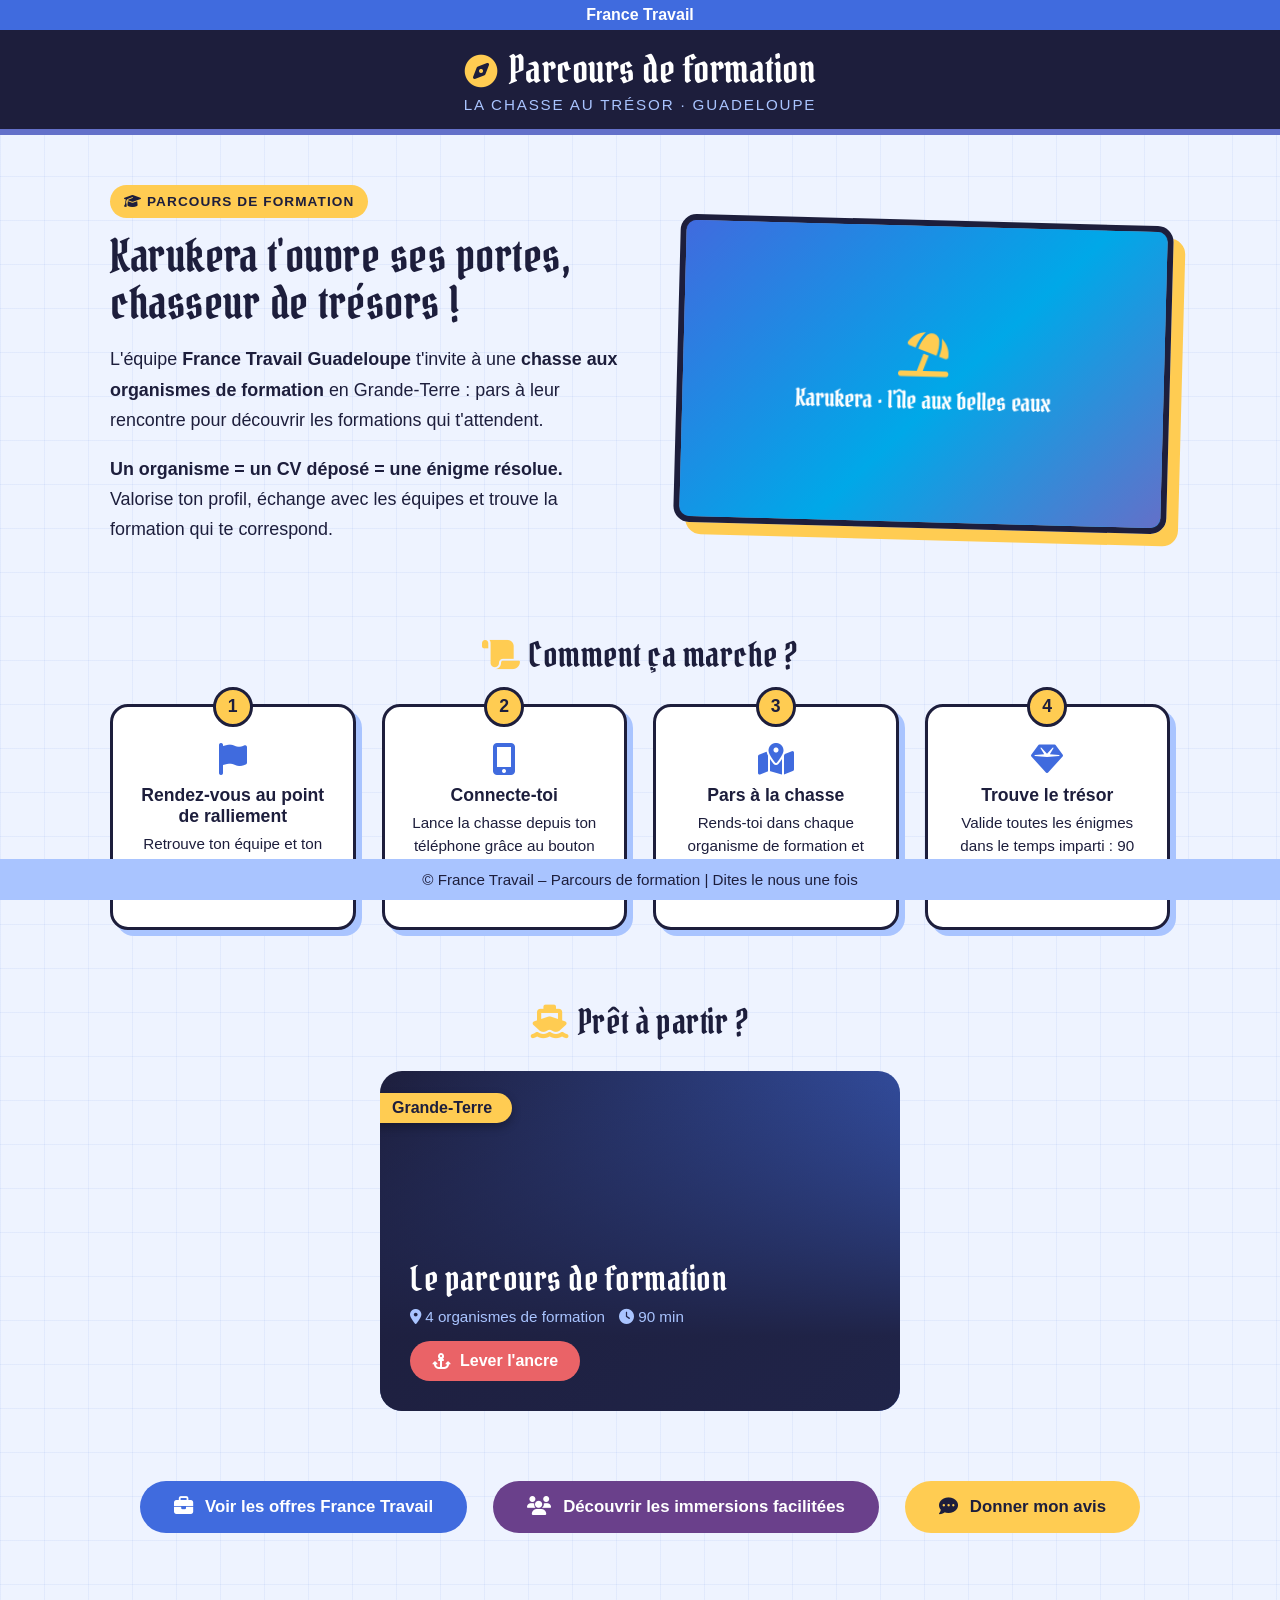
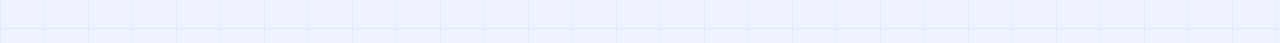
==== index.html @ 3d1311c6 "Rename index (3).html to index.html" ====
<!DOCTYPE html>
<html lang="fr">
<head>
<meta charset="UTF-8" />
<meta name="viewport" content="width=device-width, initial-scale=1.0">
<title>Parcours de formation – Chasse au trésor – France Travail Guadeloupe</title>
<link rel="preconnect" href="https://fonts.googleapis.com">
<link href="https://fonts.googleapis.com/css2?family=Pirata+One&display=swap" rel="stylesheet">
<link rel="stylesheet" href="https://cdnjs.cloudflare.com/ajax/libs/font-awesome/6.5.0/css/all.min.css">
<link rel="stylesheet" href="style.css">
</head>
<body>

<div class="ft-header">France Travail</div>
<div class="header">
  <h1 class="title"><i class="fa-solid fa-compass"></i>Parcours de formation</h1>
  <p class="sub">La chasse au trésor · Guadeloupe</p>
</div>

<div id="decor"></div>

<main class="container">

  <!-- HERO -->
  <section class="hero">
    <div class="hero-text">
      <span class="kicker"><i class="fa-solid fa-graduation-cap"></i> Parcours de formation</span>
      <h2 class="title">Karukera t'ouvre ses portes, chasseur de trésors&nbsp;!</h2>
      <p>
        L'équipe <strong>France Travail Guadeloupe</strong> t'invite à une <strong>chasse aux organismes de formation</strong>
        en Grande-Terre&nbsp;: pars à leur rencontre pour découvrir les formations qui t'attendent.
      </p>
      <p>
        <strong>Un organisme = un CV déposé = une énigme résolue.</strong>
        Valorise ton profil, échange avec les équipes et trouve la formation qui te correspond.
      </p>
      <p id="rv" class="rv-line" hidden></p>
    </div>

    <div class="frame" id="heroFrame">
      <div class="ph"><i class="fa-solid fa-umbrella-beach"></i><span>Karukera · l'île aux belles eaux</span></div>
      <img id="heroImg" alt="La Guadeloupe" src="media/accueil.jpg" onerror="this.remove()">
      <video id="heroVideo" autoplay muted loop playsinline preload="metadata" hidden>
        <source src="media/guadeloupe.mp4" type="video/mp4">
      </video>
    </div>
  </section>

  <!-- COMMENT ÇA MARCHE -->
  <h2 class="section-title title"><i class="fa-solid fa-scroll"></i>Comment ça marche&nbsp;?</h2>
  <section class="steps-grid">
    <div class="how"><span class="num">1</span><i class="fa-solid fa-flag"></i><h3>Rendez-vous au point de ralliement</h3><p>Retrouve ton équipe et ton conseiller France Travail pour le départ.</p></div>
    <div class="how"><span class="num">2</span><i class="fa-solid fa-mobile-screen-button"></i><h3>Connecte-toi</h3><p>Lance la chasse depuis ton téléphone grâce au bouton ci-dessous.</p></div>
    <div class="how"><span class="num">3</span><i class="fa-solid fa-map-location-dot"></i><h3>Pars à la chasse</h3><p>Rends-toi dans chaque organisme de formation et dépose ton CV pour obtenir la réponse à l'énigme.</p></div>
    <div class="how"><span class="num">4</span><i class="fa-solid fa-gem"></i><h3>Trouve le trésor</h3><p>Valide toutes les énigmes dans le temps imparti&nbsp;: 90 minutes chrono&nbsp;!</p></div>
  </section>

  <!-- PARCOURS -->
  <h2 class="section-title title"><i class="fa-solid fa-ship"></i>Prêt à partir&nbsp;?</h2>
  <section class="cards" style="grid-template-columns:minmax(300px,520px);justify-content:center">
    <a class="card" id="card1" href="parcours.html">
      <span class="ribbon">Grande-Terre</span>
      <h2 class="title">Le parcours de formation</h2>
      <div class="meta"><span><i class="fa-solid fa-location-dot"></i> 4 organismes de formation</span><span><i class="fa-solid fa-clock"></i> 90 min</span></div>
      <span class="go"><i class="fa-solid fa-anchor"></i> Lever l'ancre</span>
    </a>
  </section>

  <!-- GALERIE (visible seulement si des photos sont fournies) -->
  <div id="galleryWrap" hidden>
    <h2 class="section-title title"><i class="fa-solid fa-camera"></i>La Guadeloupe en images</h2>
    <section class="gallery" id="gallery"></section>
  </div>

  <!-- ACTIONS -->
  <div class="actions">
    <a href="https://www.francetravail.fr/accueil/" class="btn btn-ft" target="_blank" rel="noopener">
      <i class="fa-solid fa-briefcase"></i> Voir les offres France Travail
    </a>
    <a href="https://immersion-facile.beta.gouv.fr/" class="btn btn-immersion" target="_blank" rel="noopener">
      <i class="fa-solid fa-users"></i> Découvrir les immersions facilitées
    </a>
    <a href="questionnaire.html" class="btn btn-satisfaction">
      <i class="fa-solid fa-comment-dots"></i> Donner mon avis
    </a>
  </div>

</main>

<div class="footer">© France Travail – Parcours de formation | Dites le nous une fois</div>

<script src="data.js"></script>
<script src="common.js"></script>
<script>
/* Vidéo d'ambiance : déposer media/guadeloupe.mp4 pour l'activer */
const v = document.getElementById("heroVideo");
v.addEventListener("loadeddata", () => { v.hidden = false; v.play().catch(() => {}); });
v.load();

/* Photo de fond de la carte parcours (media/accueil.jpg si présente) */
const bg = new Image();
bg.onload = () => { document.getElementById("card1").style.backgroundImage = "url('media/accueil.jpg')"; };
bg.src = "media/accueil.jpg";

/* Point de ralliement (optionnel, voir data.js) */
if (RALLIEMENT) {
  const rv = document.getElementById("rv");
  rv.hidden = false;
  rv.innerHTML = '<i class="fa-solid fa-flag" style="color:#ea6367"></i> <strong>Point de ralliement :</strong> ' + RALLIEMENT;
}

/* Galerie : media/galerie-1.jpg à galerie-3.jpg (les absentes sont ignorées) */
[1, 2, 3].forEach(n => {
  const img = new Image();
  img.onload = () => {
    document.getElementById("galleryWrap").hidden = false;
    document.getElementById("gallery").insertAdjacentHTML("beforeend",
      '<figure><img loading="lazy" alt="La Guadeloupe" src="' + img.src + '"></figure>');
  };
  img.src = "media/galerie-" + n + ".jpg";
});
</script>
</body>
</html>
---- style.css ----
/* =====================================================
   PARCOURS À LA CARTE – CHASSE AU TRÉSOR
   Charte France Travail conservée :
   #406bde  #1d1e3c  #6370c9  #a9c4ff  #FFCC52  #6A408B  #ea6367  #00a8e8  #2ecc71
   ===================================================== */
:root{
  --ft:#406bde; --ft-dark:#3559b8;
  --navy:#1d1e3c; --indigo:#6370c9; --sky:#a9c4ff;
  --cyan:#00a8e8; --gold:#FFCC52; --purple:#6A408B;
  --coral:#ea6367; --green:#2ecc71; --chart:#eef3ff;
}
*{box-sizing:border-box}
html{scroll-behavior:smooth}
body{
  margin:0;
  font-family:"Marianne",Arial,sans-serif;
  color:var(--navy);
  background-color:var(--chart);
  /* quadrillage de carte marine */
  background-image:
    linear-gradient(rgba(64,107,222,.07) 1px,transparent 1px),
    linear-gradient(90deg,rgba(64,107,222,.07) 1px,transparent 1px);
  background-size:44px 44px;
  min-height:100vh;
  padding-bottom:70px;
  overflow-x:hidden;
  position:relative;
}
.title{font-family:"Pirata One","Marianne",Georgia,serif;font-weight:400;letter-spacing:.5px}

/* ---------- Bandeaux ---------- */
.ft-header{background:var(--ft);color:#fff;text-align:center;padding:6px 0;font-weight:bold;font-size:16px;position:relative;z-index:10}
.header{
  background:var(--navy);color:#fff;padding:18px 10px 16px;text-align:center;
  border-bottom:6px solid var(--indigo);position:relative;z-index:10;
}
.header h1{margin:0;font-size:2.4rem;line-height:1.1}
.header h1 i{color:var(--gold);margin-right:10px;font-size:.85em}
.header .sub{margin:6px 0 0;color:var(--sky);font-size:.95rem;letter-spacing:.12em;text-transform:uppercase}

/* ---------- Décor : pièces d'or flottantes ---------- */
#decor{position:fixed;inset:0;pointer-events:none;overflow:hidden;z-index:0}
.coin{
  position:absolute;bottom:-120px;border-radius:50%;opacity:.4;
  animation:floatUp linear infinite;
}
.coin.gold{background:radial-gradient(circle at 30% 30%,#ffe9a8,var(--gold) 60%,#d9a420);border:2px solid #b9871a}
@keyframes floatUp{from{transform:translateY(0) rotate(0);opacity:.4}to{transform:translateY(-125vh) rotate(360deg);opacity:0}}

/* ---------- Conteneur ---------- */
.container{max-width:1100px;margin:auto;padding:50px 20px 40px;position:relative;z-index:2;opacity:0;transform:translateY(30px);animation:fadeIn 1s ease forwards}
@keyframes fadeIn{to{opacity:1;transform:none}}
.section-title{text-align:center;font-size:2.1rem;margin:70px 0 28px}
.section-title i{color:var(--gold);margin-right:8px}

/* ---------- Hero ---------- */
.hero{display:grid;grid-template-columns:1.05fr 1fr;gap:50px;align-items:center}
.hero-text{font-size:1.12rem;line-height:1.7}
.hero-text .kicker{display:inline-block;background:var(--gold);color:var(--navy);font-weight:700;padding:5px 14px;border-radius:30px;font-size:.85rem;letter-spacing:.08em;text-transform:uppercase}
.hero-text h2{font-size:2.8rem;line-height:1.05;margin:14px 0 14px}
.frame{
  position:relative;border:6px solid var(--navy);border-radius:16px;overflow:hidden;
  box-shadow:12px 12px 0 var(--gold);transform:rotate(1.5deg);background:var(--navy);aspect-ratio:16/10;
}
.frame img,.frame video{width:100%;height:100%;object-fit:cover;display:block}
.frame video{position:absolute;inset:0}
.frame .credit{position:absolute;right:8px;bottom:6px;background:rgba(29,30,60,.75);color:#fff;font-size:.7rem;padding:2px 8px;border-radius:10px}

/* ---------- Étapes « comment ça marche » ---------- */
.steps-grid{display:grid;grid-template-columns:repeat(auto-fit,minmax(220px,1fr));gap:26px}
.how{background:#fff;border:3px solid var(--navy);border-radius:18px;padding:30px 22px 24px;text-align:center;position:relative;box-shadow:6px 6px 0 var(--sky)}
.how .num{position:absolute;top:-20px;left:50%;transform:translateX(-50%);width:40px;height:40px;border-radius:50%;background:var(--gold);color:var(--navy);font-weight:800;display:grid;place-items:center;border:3px solid var(--navy);font-size:1.1rem}
.how i{font-size:2rem;color:var(--ft);margin:6px 0 10px}
.how h3{margin:0 0 6px;font-size:1.1rem}
.how p{margin:0;font-size:.95rem;line-height:1.5}

/* ---------- Cartes parcours ---------- */
.cards{display:grid;grid-template-columns:repeat(auto-fit,minmax(300px,1fr));gap:44px}
.card{
  position:relative;overflow:hidden;min-height:340px;border-radius:22px;cursor:pointer;color:#fff;
  background:var(--navy) center/cover no-repeat;display:flex;flex-direction:column;justify-content:flex-end;
  padding:30px;text-decoration:none;
  animation:glow 3s infinite ease-in-out;transition:transform .2s ease;
}
.card::before{content:"";position:absolute;inset:0;background:linear-gradient(180deg,rgba(29,30,60,.05) 0%,rgba(29,30,60,.92) 78%)}
.card::after{content:"";position:absolute;inset:0;background:radial-gradient(circle at center,rgba(255,255,255,.25),transparent 60%);opacity:0;transition:opacity .3s}
.card:hover{transform:translateY(-6px)}
.card:hover::after{opacity:1}
.card:active{transform:scale(.97)}
.card>*{position:relative;z-index:1}
.card .ribbon{position:absolute;top:22px;left:-6px;background:var(--gold);color:var(--navy);font-weight:800;padding:6px 20px 6px 18px;border-radius:0 30px 30px 0;z-index:2;box-shadow:0 4px 10px rgba(0,0,0,.3)}
.card h2{margin:0 0 8px;font-size:2.1rem}
.card .meta{display:flex;flex-wrap:wrap;gap:14px;font-size:.95rem;color:var(--sky);margin-bottom:16px}
.card .go{display:inline-flex;align-items:center;gap:10px;align-self:flex-start;background:var(--coral);color:#fff;font-weight:700;padding:11px 22px;border-radius:30px}
@keyframes glow{0%{box-shadow:0 0 12px rgba(64,107,222,.4)}50%{box-shadow:0 0 30px rgba(64,107,222,.85)}100%{box-shadow:0 0 12px rgba(64,107,222,.4)}}

/* ---------- Établissements partenaires ---------- */
.crew{display:flex;flex-wrap:wrap;gap:16px;justify-content:center}
.chip{background:#fff;border:3px solid var(--navy);border-radius:16px;padding:14px 20px;text-decoration:none;color:var(--navy);min-width:220px;text-align:center;transition:transform .2s,box-shadow .2s}
.chip:hover{transform:translateY(-4px);box-shadow:0 10px 22px rgba(0,0,0,.18)}
.chip b{display:block;font-size:1.02rem}
.chip span{font-size:.85rem;color:var(--indigo)}
.chip i{color:var(--gold);margin-right:6px;text-shadow:0 0 1px var(--navy)}

/* ---------- Galerie ---------- */
.gallery{display:grid;grid-template-columns:repeat(auto-fit,minmax(240px,1fr));gap:22px}
.gallery figure{margin:0;border:4px solid var(--navy);border-radius:14px;overflow:hidden;background:#fff;box-shadow:6px 6px 0 var(--sky)}
.gallery img{width:100%;aspect-ratio:4/3;object-fit:cover;display:block;background:var(--sky)}
.gallery figcaption{padding:10px 12px;font-size:.85rem;line-height:1.4}
.gallery figcaption b{display:block;font-size:.95rem}

/* ---------- Boutons ---------- */
.actions{margin-top:70px;display:flex;flex-wrap:wrap;justify-content:center;gap:26px}
.btn{display:inline-flex;align-items:center;gap:12px;text-decoration:none;color:#fff;padding:16px 34px;border-radius:40px;font-size:1.05rem;font-weight:600;border:none;cursor:pointer;font-family:inherit;transition:transform .2s,box-shadow .2s}
.btn i{font-size:1.2rem}
.btn:hover{transform:translateY(-4px);box-shadow:0 10px 25px rgba(0,0,0,.25)}
.btn:active{transform:scale(.96)}
.btn-ft{background:var(--ft)}
.btn-immersion{background:var(--purple)}
.btn-satisfaction{background:var(--gold);color:var(--navy)}

/* ---------- Footer ---------- */
.footer{position:fixed;bottom:0;left:0;width:100%;background:var(--sky);color:var(--navy);text-align:center;padding:12px 10px;font-size:.95rem;font-weight:500;z-index:10}

/* =====================================================
   PAGE DE CHASSE
   ===================================================== */
.hud{background:var(--navy);color:#fff;display:flex;flex-wrap:wrap;gap:12px 28px;justify-content:center;align-items:center;padding:10px 16px;border-bottom:4px solid var(--gold);position:relative;z-index:11;font-weight:700}
.hud span{display:inline-flex;align-items:center;gap:8px}
.hud i{color:var(--gold)}
.hud .rv{color:var(--sky);font-weight:500}

.action-bar{display:flex;justify-content:center;flex-wrap:wrap;gap:16px;margin:16px 0 4px;position:relative;z-index:5}
.back-home,.start-btn{padding:11px 22px;border-radius:30px;display:inline-flex;align-items:center;gap:8px;font-weight:700;font-size:1rem;cursor:pointer;transition:.2s;border:none;font-family:inherit;text-decoration:none}
.back-home{background:var(--ft);color:#fff}
.back-home:hover{background:var(--ft-dark)}
.start-btn{background:var(--coral);color:#fff;animation:pulse 2s infinite}
.start-btn:hover{background:#d65256}
@keyframes pulse{0%{box-shadow:0 0 0 0 rgba(234,99,103,.7)}70%{box-shadow:0 0 0 14px rgba(234,99,103,0)}100%{box-shadow:0 0 0 0 rgba(234,99,103,0)}}

.hunt{max-width:1250px;margin:14px auto 30px;padding:0 20px;display:grid;grid-template-columns:1.5fr 1fr;gap:24px;position:relative;z-index:5;align-items:start}
.map-wrap{position:relative}
#map{height:calc(100vh - 290px);min-height:480px;border:4px solid var(--navy);border-radius:16px;box-shadow:8px 8px 0 var(--gold)}
.fog{position:absolute;inset:4px;border-radius:12px;z-index:500;background:rgba(29,30,60,.72);color:#fff;display:flex;flex-direction:column;align-items:center;justify-content:center;text-align:center;padding:30px;backdrop-filter:blur(3px)}
.fog i{font-size:3rem;color:var(--gold);margin-bottom:12px}
.fog h2{margin:0 0 8px;font-size:2.2rem}
.fog p{max-width:420px;line-height:1.6;margin:0 0 20px}

.logbook{background:#fff;border:4px solid var(--navy);border-radius:16px;padding:20px;box-shadow:8px 8px 0 var(--sky);max-height:calc(100vh - 290px);min-height:480px;overflow-y:auto}
.logbook h2{margin:0 0 12px;font-size:1.7rem}
.logbook h2 i{color:var(--gold);margin-right:8px}
.steps{list-style:none;margin:0 0 18px;padding:0;display:grid;gap:8px}
.step{display:flex;align-items:center;gap:12px;padding:9px 12px;border-radius:12px;background:var(--chart);font-size:.95rem;border:2px solid transparent}
.step .n{width:30px;height:30px;border-radius:50%;display:grid;place-items:center;font-weight:800;background:var(--sky);color:var(--navy);flex:none;font-size:.9rem}
.step.current{border-color:var(--gold);background:#fff8e0}
.step.current .n{background:var(--gold)}
.step.done{background:#e6f9ee}
.step.done .n{background:var(--green);color:#fff}
.step.locked{opacity:.55}
.step small{display:block;color:var(--indigo)}

.clue{border:3px dashed var(--indigo);border-radius:14px;overflow:hidden;background:#fff}
.clue .media{position:relative;aspect-ratio:16/10;background:var(--navy)}
.clue .media img,.clue .media video{position:absolute;inset:0;width:100%;height:100%;object-fit:cover}
.clue .media .credit{position:absolute;right:6px;bottom:5px;background:rgba(29,30,60,.75);color:#fff;font-size:.65rem;padding:2px 7px;border-radius:10px;z-index:2}
.clue .body{padding:14px 16px 16px}
.clue .tag{display:inline-block;background:var(--gold);color:var(--navy);font-weight:800;font-size:.75rem;padding:3px 10px;border-radius:20px;text-transform:uppercase;letter-spacing:.06em}
.clue h3{margin:8px 0 4px;font-size:1.6rem}
.clue .addr{font-size:.9rem;color:var(--indigo);margin:0 0 10px;line-height:1.5}
.clue .addr a{color:var(--ft);font-weight:700}
.clue .mission{background:var(--chart);border-left:5px solid var(--ft);border-radius:8px;padding:10px 12px;font-size:.9rem;line-height:1.5;margin-bottom:12px}
.clue .btn{width:100%;justify-content:center;padding:13px 20px;font-size:1rem;background:var(--ft)}

/* ---------- Marqueurs ---------- */
.pin{width:40px;height:40px;border-radius:50%;display:grid;place-items:center;font-weight:800;font-size:1.05rem;color:var(--navy);background:var(--gold);border:4px solid var(--navy);box-shadow:0 4px 10px rgba(0,0,0,.35)}
.pin.current{animation:pinPulse 1.4s infinite}
.pin.done{background:var(--green);color:#fff}
@keyframes pinPulse{0%{box-shadow:0 0 0 0 rgba(255,204,82,.9)}70%{box-shadow:0 0 0 18px rgba(255,204,82,0)}100%{box-shadow:0 0 0 0 rgba(255,204,82,0)}}

/* ---------- Modales ---------- */
.modal-bg{position:fixed;inset:0;background:rgba(0,0,0,.6);display:flex;justify-content:center;align-items:center;z-index:9999;padding:16px}
.modal{background:#fff;padding:28px 26px 24px;border-radius:18px;border:4px solid var(--navy);width:100%;max-width:440px;text-align:center;position:relative;box-shadow:10px 10px 0 var(--gold);max-height:92vh;overflow-y:auto}
.modal.shake{animation:shake .4s}
@keyframes shake{20%,60%{transform:translateX(-9px)}40%,80%{transform:translateX(9px)}}
.close-btn{position:absolute;top:8px;right:14px;font-size:26px;cursor:pointer;background:none;border:none;color:var(--navy)}
.modal .kicker{display:inline-block;background:var(--gold);font-weight:800;font-size:.75rem;padding:3px 12px;border-radius:20px;text-transform:uppercase;letter-spacing:.08em}
.modal h3{margin:10px 0 6px;font-size:1.8rem}
.modal .q{font-size:1.1rem;font-weight:600;line-height:1.5;margin:6px 0 14px}
.modal .mission{background:var(--chart);border-left:5px solid var(--ft);border-radius:8px;padding:10px 12px;font-size:.88rem;line-height:1.5;text-align:left;margin-bottom:14px}
.modal input{width:100%;padding:13px;border-radius:10px;border:2px solid var(--indigo);font-size:1rem;font-family:inherit;text-align:center}
.modal input:focus{outline:3px solid var(--sky)}
.modal .msg{min-height:24px;margin:8px 0;font-weight:600;font-size:.92rem}
.modal .msg.err{color:var(--coral)}
.modal .msg.hint{color:var(--purple)}
.modal-actions{display:flex;gap:10px;justify-content:center;flex-wrap:wrap}
.modal-actions button,.modal-actions a{border:none;border-radius:30px;padding:12px 22px;font-weight:700;font-family:inherit;font-size:.98rem;cursor:pointer;text-decoration:none;display:inline-flex;align-items:center;gap:8px}
.b-main{background:var(--navy);color:#fff}
.b-alt{background:var(--sky);color:var(--navy)}
.b-gold{background:var(--gold);color:var(--navy)}
.chest{font-size:4.5rem;color:var(--gold);text-shadow:0 4px 0 var(--navy);margin-bottom:4px;animation:bounce 1.2s infinite}
@keyframes bounce{50%{transform:translateY(-10px)}}
.result{display:flex;justify-content:center;gap:24px;margin:14px 0 18px;font-weight:700}
.result div{background:var(--chart);border-radius:12px;padding:10px 18px}
.result b{display:block;font-size:1.5rem;color:var(--ft)}
.toast{position:fixed;top:90px;left:50%;transform:translateX(-50%);background:var(--green);color:#fff;font-weight:800;padding:12px 26px;border-radius:30px;z-index:10000;box-shadow:0 8px 20px rgba(0,0,0,.3);animation:toast 2.2s forwards}
@keyframes toast{0%{opacity:0;transform:translate(-50%,-20px) scale(.8)}15%,80%{opacity:1;transform:translate(-50%,0) scale(1)}100%{opacity:0;transform:translate(-50%,-10px)}}

/* =====================================================
   QUESTIONNAIRE & MERCI
   ===================================================== */
.rgpd-overlay{position:fixed;inset:0;background:rgba(0,0,0,.6);display:flex;align-items:center;justify-content:center;z-index:1000;padding:16px}
.rgpd-box{background:#fff;max-width:600px;padding:35px;border-radius:20px;text-align:center;border:4px solid var(--navy);box-shadow:10px 10px 0 var(--gold)}
.rgpd-box h2{margin-top:0;font-size:1.9rem}
.rgpd-box p{font-size:.95rem;line-height:1.6}
.rgpd-btn{margin-top:25px;padding:14px 30px;background:var(--ft);color:#fff;border:none;border-radius:30px;font-size:1rem;font-weight:bold;cursor:pointer;transition:background .3s;font-family:inherit}
.rgpd-btn.accepted{background:var(--green)}

.survey{max-width:700px;background:#fff;border:4px solid var(--navy);border-radius:20px;box-shadow:10px 10px 0 var(--sky);padding:50px 34px}
.survey h2{text-align:center;font-size:2.3rem;margin:0 0 6px}
.survey .intro{text-align:center;margin-bottom:30px}
.survey label{font-weight:bold;display:block;margin-top:24px}
.survey input[type=text],.survey textarea,.survey select{width:100%;padding:12px;margin-top:8px;border-radius:8px;border:2px solid #ccd3ee;font-family:inherit;font-size:1rem}
.survey input:focus,.survey textarea:focus,.survey select:focus{outline:3px solid var(--sky);border-color:var(--ft)}
.survey textarea{resize:vertical}
.submit-btn{margin-top:40px;width:100%;padding:16px;background:var(--ft);color:#fff;border:none;border-radius:30px;font-size:1.05rem;font-weight:bold;cursor:pointer;transition:background .3s,transform .2s;font-family:inherit}
.submit-btn:hover{background:var(--ft-dark);transform:translateY(-3px)}
.submit-btn:active{transform:scale(.97)}

.thanks{max-width:760px;text-align:center;padding-top:60px}
.thanks .chest{font-size:6rem}
.thanks h2{font-size:3rem;margin:6px 0 14px}
.thanks p{font-size:1.2rem;line-height:1.7;margin:0 0 10px}
.thanks .btn{margin-top:30px;background:var(--ft)}

/* ---------- Responsive ---------- */
@media (max-width:900px){
  .hero{grid-template-columns:1fr}
  .hunt{grid-template-columns:1fr}
  #map{height:56vh;min-height:380px}
  .logbook{max-height:none;min-height:0}
  .header h1{font-size:1.9rem}
  .hero-text h2{font-size:2.2rem}
}
@media (prefers-reduced-motion:reduce){
  .coin,.card,.start-btn,.pin.current,.chest{animation:none!important}
}

/* ---------- Guadeloupe : visuels à fournir (media/) + replis ---------- */
.ph{position:absolute;inset:0;display:flex;flex-direction:column;align-items:center;justify-content:center;gap:10px;text-align:center;padding:16px;color:#fff;
  background:linear-gradient(135deg,var(--ft) 0%,var(--cyan) 55%,var(--indigo) 100%)}
.ph i{font-size:2.8rem;color:var(--gold)}
.ph span{font-family:"Pirata One",Georgia,serif;font-size:1.5rem;line-height:1.1}
.frame{background:linear-gradient(135deg,var(--ft),var(--cyan))}
.frame .ph{z-index:0}.frame img,.frame video{position:absolute;inset:0;z-index:1}
.clue .media img{z-index:1}
.note{font-size:.78rem;color:var(--indigo);margin:-4px 0 10px;font-style:italic}
.card{background-image:linear-gradient(135deg,var(--navy),var(--ft))}
[hidden]{display:none!important}
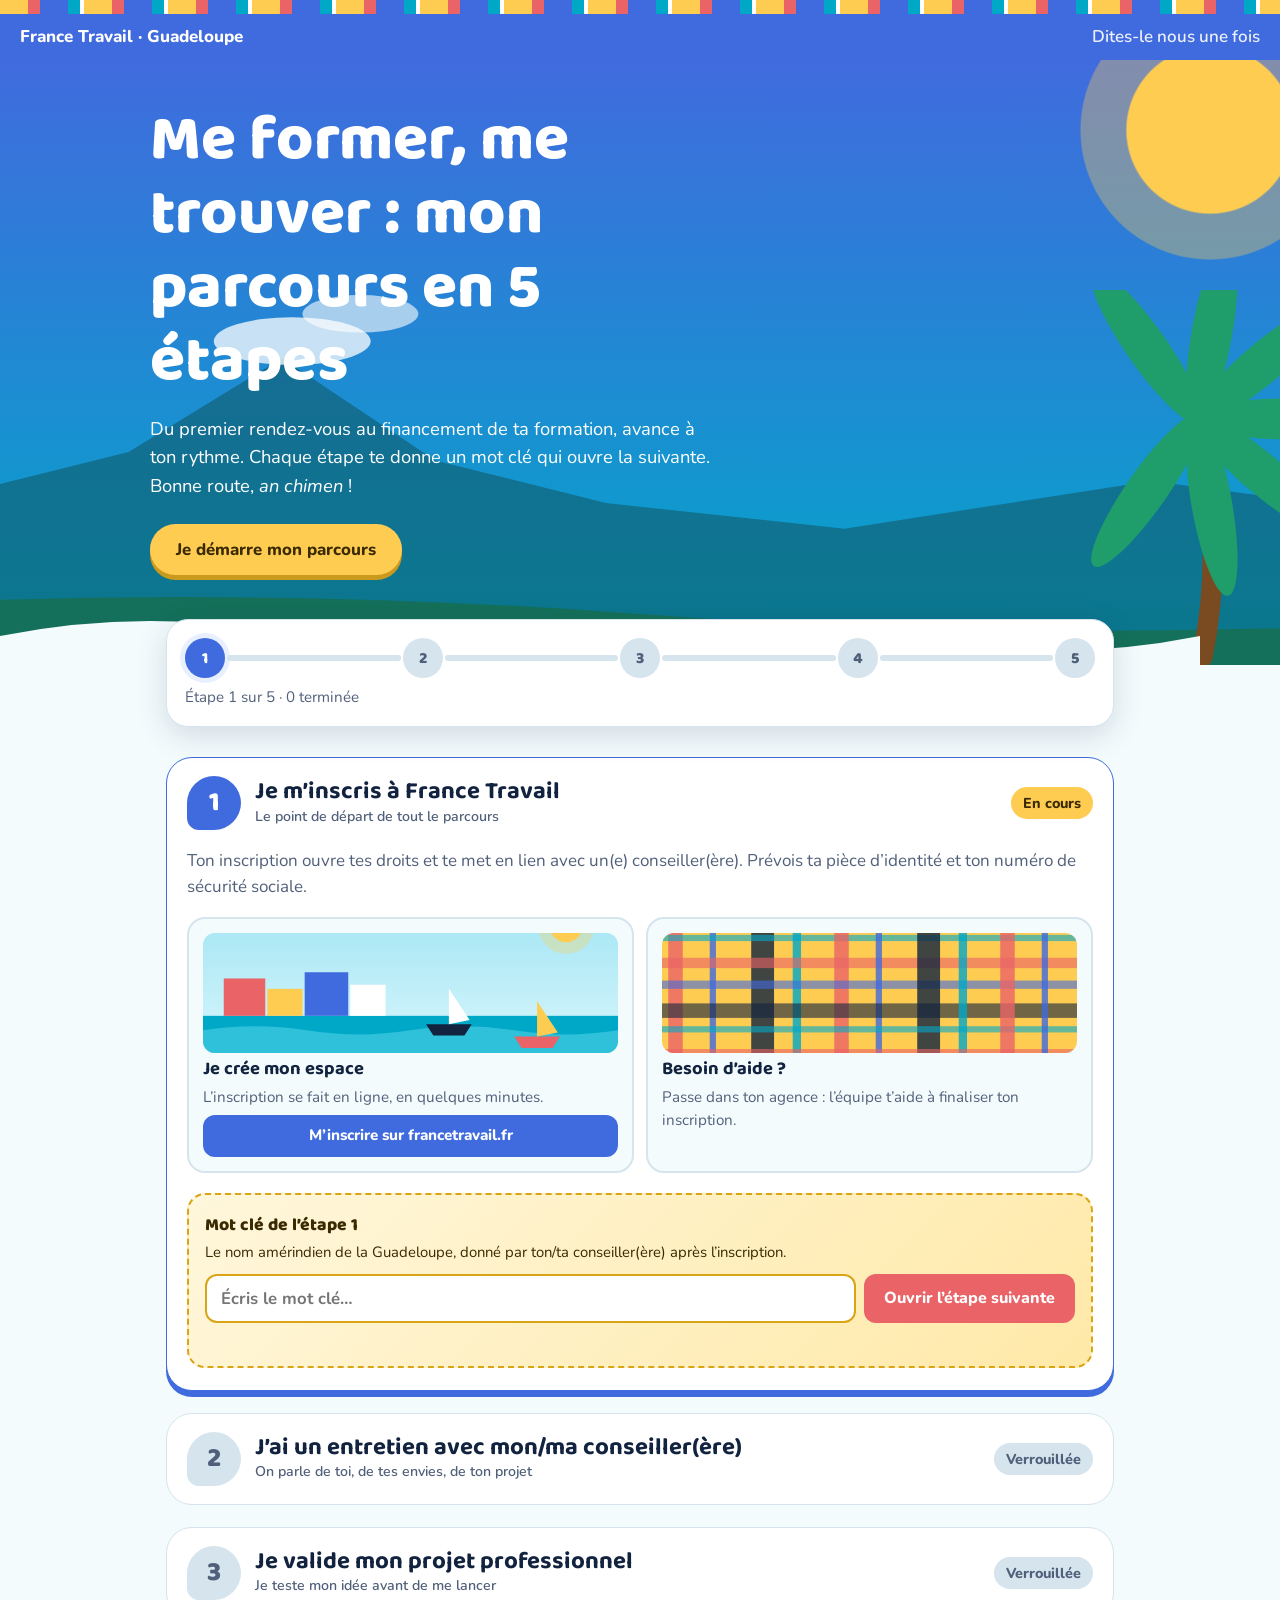
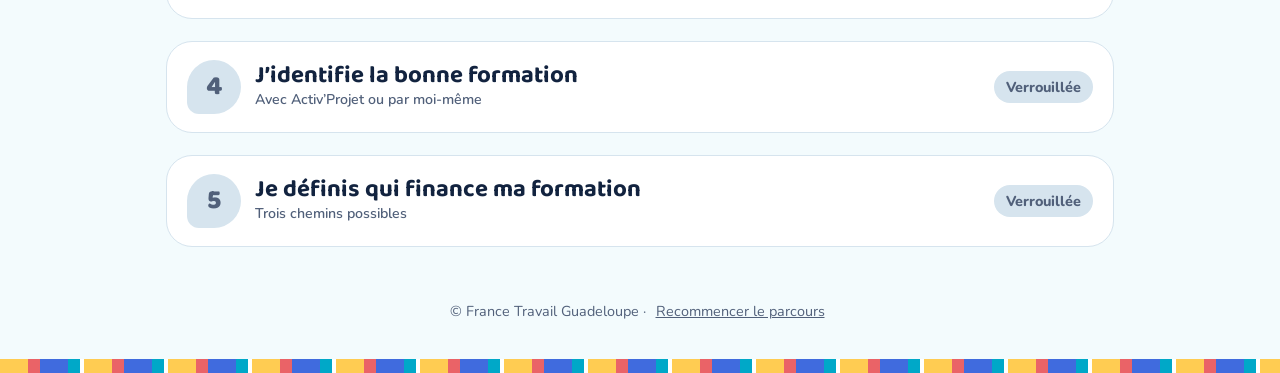
==== commit 5a6d6cab: "Add files via upload" ====
--- a/index.html
+++ b/index.html
@@ -1,124 +1,360 @@
 <!DOCTYPE html>
 <html lang="fr">
 <head>
-<meta charset="UTF-8" />
-<meta name="viewport" content="width=device-width, initial-scale=1.0">
-<title>Parcours de formation – Chasse au trésor – France Travail Guadeloupe</title>
+<meta charset="UTF-8">
+<meta name="viewport" content="width=device-width, initial-scale=1, viewport-fit=cover">
+<title>Mon parcours pour me former – France Travail Guadeloupe</title>
 <link rel="preconnect" href="https://fonts.googleapis.com">
-<link href="https://fonts.googleapis.com/css2?family=Pirata+One&display=swap" rel="stylesheet">
-<link rel="stylesheet" href="https://cdnjs.cloudflare.com/ajax/libs/font-awesome/6.5.0/css/all.min.css">
-<link rel="stylesheet" href="style.css">
+<link href="https://fonts.googleapis.com/css2?family=Baloo+2:wght@600;800&family=Nunito:wght@400;600;800&display=swap" rel="stylesheet">
+<style>
+:root{
+  box-sizing:border-box;padding-top:env(safe-area-inset-top,0px);padding-bottom:env(safe-area-inset-bottom,0px);
+  --bg:#f3fbfd;--card:#fff;--ink:#12233f;--muted:#51607a;--line:#d6e4ee;
+  --ft:#406bde;--ft-d:#2b4fb8;--sea:#00a8c8;--sun:#ffcc52;--hib:#ea6367;--leaf:#1f9d6b;
+  --soft:#e8f0ff;--done:#e6f7ef;
+  color-scheme:light;
+}
+@media (prefers-color-scheme:dark){:root:not([data-theme="light"]){
+  --bg:#0c1626;--card:#13233b;--ink:#eaf1fb;--muted:#a3b3cc;--line:#26395a;--soft:#18305e;--done:#12342a;--ft:#6f94ff;--ft-d:#8aa8ff;color-scheme:dark}}
+:root[data-theme="dark"]{--bg:#0c1626;--card:#13233b;--ink:#eaf1fb;--muted:#a3b3cc;--line:#26395a;--soft:#18305e;--done:#12342a;--ft:#6f94ff;--ft-d:#8aa8ff;color-scheme:dark}
+html{scroll-padding-top:env(safe-area-inset-top,0px);scroll-behavior:smooth}
+*{box-sizing:border-box}
+body{margin:0;background:var(--bg);color:var(--ink);font:17px/1.55 Nunito,system-ui,sans-serif}
+h1,h2,h3{font-family:"Baloo 2",Nunito,system-ui,sans-serif;line-height:1.15;margin:0}
+a{color:var(--ft-d);font-weight:700}
+:focus-visible{outline:3px solid var(--sun);outline-offset:2px}
+.madras{height:14px;background:repeating-linear-gradient(90deg,var(--sun) 0 28px,var(--hib) 28px 40px,var(--ft) 40px 68px,var(--sea) 68px 80px,#fff 80px 84px)}
+.top{background:var(--ft);color:#fff;padding:10px 20px;font-weight:800;display:flex;justify-content:space-between;gap:10px;flex-wrap:wrap}
+.top span:last-child{font-weight:600;opacity:.9}
+
+/* HERO */
+.hero{background:linear-gradient(180deg,var(--ft) 0%,var(--sea) 100%);color:#fff;position:relative;overflow:hidden;padding:44px 20px 90px}
+.hero-in{max-width:980px;margin:auto;position:relative;z-index:2}
+.hero h1{font-size:clamp(2.2rem,6vw,4rem);font-weight:800;max-width:15ch}
+.hero p{max-width:52ch;font-size:1.15rem;margin:16px 0 24px}
+.cta{display:inline-block;background:var(--sun);color:#3a2a00;text-decoration:none;font-weight:800;padding:14px 26px;border-radius:99px;box-shadow:0 5px 0 #c99a1c;border:0;font:800 1.05rem Nunito,sans-serif;cursor:pointer}
+.cta:active{transform:translateY(3px);box-shadow:0 2px 0 #c99a1c}
+.sun{position:absolute;right:-60px;top:-60px;width:260px;height:260px;border-radius:50%;background:radial-gradient(circle,var(--sun) 0 45%,rgba(255,204,82,.35) 46% 70%,transparent 71%);animation:glow 6s ease-in-out infinite alternate}
+@keyframes glow{to{transform:scale(1.08)}}
+.waves{position:absolute;left:0;right:0;bottom:-1px;height:60px;z-index:1}
+
+
+/* PROGRESSION */
+.track{max-width:980px;margin:-46px auto 0;padding:0 16px;position:relative;z-index:3}
+.track-box{background:var(--card);border-radius:22px;padding:16px 18px;box-shadow:0 8px 30px rgba(18,35,63,.15);border:1px solid var(--line)}
+.dots{display:flex;align-items:center;gap:0;margin:2px 0 8px}
+.dot{flex:0 0 auto;width:40px;height:40px;border-radius:50%;display:grid;place-items:center;font:800 1rem "Baloo 2",sans-serif;background:var(--line);color:var(--muted);text-decoration:none}
+.dot.cur{background:var(--ft);color:#fff;box-shadow:0 0 0 5px var(--soft)}
+.dot.ok{background:var(--leaf);color:#fff}
+.bar{flex:1;height:6px;background:var(--line);border-radius:4px;margin:0 2px;overflow:hidden}
+.bar i{display:block;height:100%;width:0;background:var(--leaf);transition:width .5s}
+.track-box p{margin:0;color:var(--muted);font-size:.95rem}
+
+/* ÉTAPES */
+main{max-width:980px;margin:0 auto;padding:30px 16px 20px}
+.step{background:var(--card);border:1px solid var(--line);border-radius:26px;margin:0 0 22px;position:relative;overflow:hidden}
+.step-h{display:flex;align-items:center;gap:14px;padding:18px 20px}
+.step-n{flex:0 0 auto;width:54px;height:54px;border-radius:50% 50% 50% 12px;background:var(--ft);color:#fff;display:grid;place-items:center;font:800 1.7rem "Baloo 2",sans-serif}
+.step h2{font-size:1.5rem}
+.step-h small{display:block;color:var(--muted);font-weight:600}
+.badge{margin-left:auto;font-weight:800;font-size:.9rem;padding:5px 12px;border-radius:99px;background:var(--line);color:var(--muted);white-space:nowrap}
+.step.locked .step-n{background:var(--line);color:var(--muted)}
+.step.open{border-color:var(--ft);box-shadow:0 6px 0 var(--ft)}
+.step.open .badge{background:var(--sun);color:#3a2a00}
+.step.done{border-color:var(--leaf)}
+.step.done .step-n{background:var(--leaf)}
+.step.done .badge{background:var(--done);color:var(--leaf)}
+.step-b{display:none;padding:0 20px 22px}
+.step.open .step-b,.step.done .step-b{display:block}
+.step.done .step-b{display:none}
+.step.done.peek .step-b{display:block}
+.peekbtn{background:none;border:0;color:var(--ft-d);font:700 .9rem Nunito;cursor:pointer;margin-left:8px;text-decoration:underline}
+.lead{margin:0 0 16px;color:var(--muted)}
+.grid{display:grid;gap:12px;grid-template-columns:repeat(auto-fit,minmax(220px,1fr))}
+.tile{border:2px solid var(--line);border-radius:18px;padding:14px;background:var(--bg);display:flex;flex-direction:column;gap:6px}
+.tile h3{font-size:1.15rem}
+.tile p{margin:0;font-size:.95rem;color:var(--muted)}
+.pic{position:relative;height:120px;border-radius:12px;overflow:hidden;background:var(--soft);flex:0 0 auto}.pic svg,.pic img{position:absolute;inset:0;width:100%;height:100%;object-fit:cover;display:block}.hero-pic{position:absolute;inset:0;height:auto;border-radius:0;background:none;z-index:0}.hero-pic svg{top:auto;height:62%}.hero-pic img{opacity:.4}.end-pic{max-width:300px;height:150px;margin:0 auto 14px;border:4px solid #fff;border-radius:20px}
+.tile a.btn,.btn{margin-top:auto;display:inline-block;text-decoration:none;background:var(--ft);color:#fff;font-weight:800;padding:9px 16px;border-radius:12px;text-align:center;font-size:.95rem}
+.tile label{display:flex;gap:8px;align-items:center;font-weight:700;font-size:.95rem;cursor:pointer;margin-top:4px}
+.tile input[type=checkbox]{width:22px;height:22px;accent-color:var(--leaf)}
+.tile.checked{border-color:var(--leaf);background:var(--done)}
+.tip{background:var(--soft);border-radius:14px;padding:12px 14px;margin:14px 0 0;font-size:.95rem}
+.tabs{display:flex;gap:8px;flex-wrap:wrap;margin:0 0 14px}
+.tab{border:2px solid var(--ft);background:transparent;color:var(--ft-d);font:800 .95rem Nunito;padding:8px 14px;border-radius:99px;cursor:pointer}
+.tab[aria-selected=true]{background:var(--ft);color:#fff}
+.org{border-left:6px solid var(--sea);background:var(--bg);border-radius:12px;padding:12px 14px}
+.org h3{font-size:1.1rem}.org p{margin:3px 0 0;font-size:.92rem;color:var(--muted)}
+.empty{grid-column:1/-1;border:2px dashed var(--line);border-radius:14px;padding:16px;color:var(--muted)}
+.fin{border-top:8px solid var(--c,var(--ft))}
+.fin ol{margin:4px 0 6px;padding-left:20px;font-size:.93rem;color:var(--muted)}
+
+/* MOT CLÉ */
+.key{margin-top:20px;background:linear-gradient(135deg,#fff7dc,#ffe9a8);color:#3a2a00;border-radius:18px;padding:16px;border:2px dashed #d9a516}
+.key b{font:800 1.1rem "Baloo 2",sans-serif}
+.key p{margin:2px 0 10px;font-size:.93rem}
+.key form{display:flex;gap:8px;flex-wrap:wrap}
+.key input{flex:1 1 180px;font:700 1.05rem Nunito;padding:11px 14px;border-radius:12px;border:2px solid #d9a516;background:#fff;color:#12233f}
+.key button{background:var(--hib);color:#fff;border:0;border-radius:12px;font:800 1rem Nunito;padding:11px 20px;cursor:pointer}
+.msg{min-height:1.4em;margin-top:6px;font-weight:700;font-size:.93rem}
+.msg.err{color:#a1262a}
+.shake{animation:sh .35s}
+@keyframes sh{25%{transform:translateX(-7px)}75%{transform:translateX(7px)}}
+
+/* FIN */
+.end{display:none;text-align:center;background:linear-gradient(135deg,var(--ft),var(--sea));color:#fff;border-radius:28px;padding:36px 20px;margin-bottom:22px}
+.end.show{display:block}
+.end h2{font-size:2.2rem}.end p{max-width:48ch;margin:10px auto 18px}
+.end .big{font-size:3.5rem}
+.end .cta{margin:4px}
+footer{text-align:center;color:var(--muted);padding:10px 16px 36px;font-size:.9rem}
+.reset{background:none;border:0;color:var(--muted);text-decoration:underline;cursor:pointer;font:inherit}
+@media (max-width:560px){.badge{display:none}.palm{display:none}.step-h{padding:14px}.step-b{padding:0 14px 18px}}
+@media (prefers-reduced-motion:reduce){*{animation:none!important;transition:none!important;scroll-behavior:auto!important}}
+</style>
 </head>
 <body>
-
-<div class="ft-header">France Travail</div>
-<div class="header">
-  <h1 class="title"><i class="fa-solid fa-compass"></i>Parcours de formation</h1>
-  <p class="sub">La chasse au trésor · Guadeloupe</p>
-</div>
-
-<div id="decor"></div>
-
-<main class="container">
-
-  <!-- HERO -->
-  <section class="hero">
-    <div class="hero-text">
-      <span class="kicker"><i class="fa-solid fa-graduation-cap"></i> Parcours de formation</span>
-      <h2 class="title">Karukera t'ouvre ses portes, chasseur de trésors&nbsp;!</h2>
-      <p>
-        L'équipe <strong>France Travail Guadeloupe</strong> t'invite à une <strong>chasse aux organismes de formation</strong>
-        en Grande-Terre&nbsp;: pars à leur rencontre pour découvrir les formations qui t'attendent.
-      </p>
-      <p>
-        <strong>Un organisme = un CV déposé = une énigme résolue.</strong>
-        Valorise ton profil, échange avec les équipes et trouve la formation qui te correspond.
-      </p>
-      <p id="rv" class="rv-line" hidden></p>
-    </div>
-
-    <div class="frame" id="heroFrame">
-      <div class="ph"><i class="fa-solid fa-umbrella-beach"></i><span>Karukera · l'île aux belles eaux</span></div>
-      <img id="heroImg" alt="La Guadeloupe" src="media/accueil.jpg" onerror="this.remove()">
-      <video id="heroVideo" autoplay muted loop playsinline preload="metadata" hidden>
-        <source src="media/guadeloupe.mp4" type="video/mp4">
-      </video>
-    </div>
+<div class="madras"></div>
+<div class="top"><span>France Travail · Guadeloupe</span><span>Dites-le nous une fois</span></div>
+
+<header class="hero">
+  <div class="sun"></div>
+  <div class="pic hero-pic" data-scene="hero" data-photo="media/accueil.jpg" aria-hidden="true"></div>
+  <div class="hero-in">
+    <h1>Me former, me trouver : mon parcours en 5 étapes</h1>
+    <p>Du premier rendez-vous au financement de ta formation, avance à ton rythme. Chaque étape te donne un mot clé qui ouvre la suivante. Bonne route, <i>an chimen</i> !</p>
+    <a class="cta" href="#etapes" id="go">Je démarre mon parcours</a>
+  </div>
+  <svg class="waves" viewBox="0 0 1200 60" preserveAspectRatio="none" aria-hidden="true"><path d="M0 30 Q150 0 300 30 T600 30 T900 30 T1200 30 V60 H0Z" fill="var(--bg)"/></svg>
+</header>
+
+<section class="track" aria-label="Ma progression">
+  <div class="track-box">
+    <div class="dots" id="dots"></div>
+    <p id="prog">Étape 1 sur 5</p>
+  </div>
+</section>
+
+<main id="etapes">
+
+  <!-- ÉTAPE 1 -->
+  <article class="step" data-i="0">
+    <div class="step-h"><div class="step-n">1</div><div><h2>Je m’inscris à France Travail</h2><small>Le point de départ de tout le parcours</small></div><span class="badge"></span></div>
+    <div class="step-b">
+      <p class="lead">Ton inscription ouvre tes droits et te met en lien avec un(e) conseiller(ère). Prévois ta pièce d’identité et ton numéro de sécurité sociale.</p>
+      <div class="grid">
+        <div class="tile"><div class="pic" data-scene="town" data-photo="media/img-1.jpg"></div><h3>Je crée mon espace</h3><p>L’inscription se fait en ligne, en quelques minutes.</p><a class="btn" href="https://www.francetravail.fr/accueil/" target="_blank" rel="noopener">M’inscrire sur francetravail.fr</a></div>
+        <div class="tile"><div class="pic" data-scene="madras" data-photo="media/img-2.jpg"></div><h3>Besoin d’aide ?</h3><p>Passe dans ton agence : l’équipe t’aide à finaliser ton inscription.</p></div>
+      </div>
+    </div>
+  </article>
+
+  <!-- ÉTAPE 2 -->
+  <article class="step" data-i="1">
+    <div class="step-h"><div class="step-n">2</div><div><h2>J’ai un entretien avec mon/ma conseiller(ère)</h2><small>On parle de toi, de tes envies, de ton projet</small></div><span class="badge"></span></div>
+    <div class="step-b">
+      <p class="lead">C’est le moment de dire où tu en es et où tu veux aller. Ton ou ta conseiller(ère) t’écoute et construit le parcours avec toi.</p>
+      <div class="grid">
+        <div class="tile"><div class="pic" data-scene="cane" data-photo="media/img-3.jpg"></div><h3>J’apporte</h3><p>Mon CV (même imparfait), mes diplômes, mes idées de métiers.</p></div>
+        <div class="tile"><div class="pic" data-scene="sunset" data-photo="media/img-4.jpg"></div><h3>Je pose mes questions</h3><p>Formations, financement, immersions : tout se demande à l’entretien.</p></div>
+        <div class="tile"><div class="pic" data-scene="beach" data-photo="media/img-5.jpg"></div><h3>Je prends rendez-vous</h3><p>Depuis mon espace personnel ou en agence.</p></div>
+      </div>
+    </div>
+  </article>
+
+  <!-- ÉTAPE 3 -->
+  <article class="step" data-i="2">
+    <div class="step-h"><div class="step-n">3</div><div><h2>Je valide mon projet professionnel</h2><small>Je teste mon idée avant de me lancer</small></div><span class="badge"></span></div>
+    <div class="step-b">
+      <p class="lead">Quatre façons de vérifier que le métier te correspond. Coche celles que tu as faites, puis entre le mot clé.</p>
+      <div class="grid" id="sub">
+        <div class="tile"><div class="pic" data-scene="waterfall" data-photo="media/img-6.jpg"></div><h3>1. Réaliser une enquête métier</h3><p>Sur papier, en interview d’un pro, ou avec MyJobGlasses.</p><a class="btn" href="https://www.myjobglasses.com" target="_blank" rel="noopener">Aller sur MyJobGlasses</a><label><input type="checkbox"> C’est fait</label></div>
+        <div class="tile"><div class="pic" data-scene="town" data-photo="media/img-7.jpg"></div><h3>2. Faire une immersion en entreprise</h3><p>Quelques jours sur le terrain pour voir le métier de près.</p><a class="btn" href="https://immersion-facile.beta.gouv.fr/" target="_blank" rel="noopener">Immersion Facilitée</a><label><input type="checkbox"> C’est fait</label></div>
+        <div class="tile"><div class="pic" data-scene="hibiscus" data-photo="media/img-8.jpg"></div><h3>3. Participer à l’atelier Activ’Projet</h3><p>Un atelier pour clarifier ton projet et trouver tes pistes. Demande à ton/ta conseiller(ère) la prochaine session.</p><label><input type="checkbox"> C’est fait</label></div>
+        <div class="tile"><div class="pic" data-scene="volcano" data-photo="media/img-9.jpg"></div><h3>4. Explorer Métierscope</h3><p>Compare tes compétences avec celles des métiers qui recrutent.</p><a class="btn" href="https://dataemploi.francetravail.fr/metierscope" target="_blank" rel="noopener">Aller sur Métierscope</a><label><input type="checkbox"> C’est fait</label></div>
+      </div>
+    </div>
+  </article>
+
+  <!-- ÉTAPE 4 -->
+  <article class="step" data-i="3">
+    <div class="step-h"><div class="step-n">4</div><div><h2>J’identifie la bonne formation</h2><small>Avec Activ’Projet ou par moi-même</small></div><span class="badge"></span></div>
+    <div class="step-b">
+      <p class="lead">Activ’Projet t’aide à choisir, mais tu peux aussi chercher seul(e). Voici les organismes de formation de Guadeloupe, île par île.</p>
+      <div class="tabs" role="tablist" id="tabs"></div>
+      <div class="grid" id="orgs"></div>
+      <p class="tip">Une formation te plaît ? Note son nom et parles-en à ton/ta conseiller(ère) : il ou elle vérifie qu’elle correspond à ton projet.</p>
+    </div>
+  </article>
+
+  <!-- ÉTAPE 5 -->
+  <article class="step" data-i="4">
+    <div class="step-h"><div class="step-n">5</div><div><h2>Je définis qui finance ma formation</h2><small>Trois chemins possibles</small></div><span class="badge"></span></div>
+    <div class="step-b">
+      <p class="lead">Selon ta situation, la formation peut être financée par France Travail, par la Région ou par toi-même avec ton CPF.</p>
+      <div class="grid">
+        <div class="tile fin" style="--c:var(--ft)"><div class="pic" data-scene="volcano" data-photo="media/img-10.jpg"></div><h3>France Travail</h3><p>Consulte les formations financées et repère celle de ton projet.</p><ol><li>Va sur le site des formations</li><li>Filtre sur la Guadeloupe</li><li>Valide avec ton/ta conseiller(ère)</li></ol><a class="btn" href="https://candidat.francetravail.fr/formations/" target="_blank" rel="noopener">Voir les formations</a></div>
+        <div class="tile fin" style="--c:var(--hib)"><div class="pic" data-scene="hibiscus" data-photo="media/img-11.jpg"></div><h3>La Région Guadeloupe</h3><p>Pour une demande de financement régional :</p><ol><li>Choisis ta formation et son organisme</li><li>Demande à ton/ta conseiller(ère) le dossier à remplir</li><li>Dépose-le auprès des services de la Région</li></ol><a class="btn" href="https://www.regionguadeloupe.fr" target="_blank" rel="noopener">Site de la Région</a></div>
+        <div class="tile fin" style="--c:var(--sun)"><div class="pic" data-scene="beach" data-photo="media/img-12.jpg"></div><h3>Moi-même (CPF)</h3><p>J’utilise mes droits acquis avec Mon Compte Formation.</p><ol><li>Je me connecte avec mon numéro de sécurité sociale</li><li>Je consulte mon solde</li><li>Je choisis et je réserve ma formation</li></ol><a class="btn" href="https://www.moncompteformation.gouv.fr" target="_blank" rel="noopener">Mon Compte Formation</a></div>
+      </div>
+    </div>
+  </article>
+
+  <section class="end" id="end">
+    <div class="pic end-pic" data-scene="sunset" data-photo="media/fin.jpg"></div>
+    <h2>Bravo, ton parcours est tracé !</h2>
+    <p>Tu sais où tu vas, quelle formation viser et comment la financer. Retourne voir ton/ta conseiller(ère) pour passer à l’action.</p>
+    <a class="cta" href="https://www.francetravail.fr/accueil/" target="_blank" rel="noopener">Voir les offres France Travail</a>
+    <a class="cta" href="questionnaire.html">Donner mon avis</a>
   </section>
-
-  <!-- COMMENT ÇA MARCHE -->
-  <h2 class="section-title title"><i class="fa-solid fa-scroll"></i>Comment ça marche&nbsp;?</h2>
-  <section class="steps-grid">
-    <div class="how"><span class="num">1</span><i class="fa-solid fa-flag"></i><h3>Rendez-vous au point de ralliement</h3><p>Retrouve ton équipe et ton conseiller France Travail pour le départ.</p></div>
-    <div class="how"><span class="num">2</span><i class="fa-solid fa-mobile-screen-button"></i><h3>Connecte-toi</h3><p>Lance la chasse depuis ton téléphone grâce au bouton ci-dessous.</p></div>
-    <div class="how"><span class="num">3</span><i class="fa-solid fa-map-location-dot"></i><h3>Pars à la chasse</h3><p>Rends-toi dans chaque organisme de formation et dépose ton CV pour obtenir la réponse à l'énigme.</p></div>
-    <div class="how"><span class="num">4</span><i class="fa-solid fa-gem"></i><h3>Trouve le trésor</h3><p>Valide toutes les énigmes dans le temps imparti&nbsp;: 90 minutes chrono&nbsp;!</p></div>
-  </section>
-
-  <!-- PARCOURS -->
-  <h2 class="section-title title"><i class="fa-solid fa-ship"></i>Prêt à partir&nbsp;?</h2>
-  <section class="cards" style="grid-template-columns:minmax(300px,520px);justify-content:center">
-    <a class="card" id="card1" href="parcours.html">
-      <span class="ribbon">Grande-Terre</span>
-      <h2 class="title">Le parcours de formation</h2>
-      <div class="meta"><span><i class="fa-solid fa-location-dot"></i> 4 organismes de formation</span><span><i class="fa-solid fa-clock"></i> 90 min</span></div>
-      <span class="go"><i class="fa-solid fa-anchor"></i> Lever l'ancre</span>
-    </a>
-  </section>
-
-  <!-- GALERIE (visible seulement si des photos sont fournies) -->
-  <div id="galleryWrap" hidden>
-    <h2 class="section-title title"><i class="fa-solid fa-camera"></i>La Guadeloupe en images</h2>
-    <section class="gallery" id="gallery"></section>
-  </div>
-
-  <!-- ACTIONS -->
-  <div class="actions">
-    <a href="https://www.francetravail.fr/accueil/" class="btn btn-ft" target="_blank" rel="noopener">
-      <i class="fa-solid fa-briefcase"></i> Voir les offres France Travail
-    </a>
-    <a href="https://immersion-facile.beta.gouv.fr/" class="btn btn-immersion" target="_blank" rel="noopener">
-      <i class="fa-solid fa-users"></i> Découvrir les immersions facilitées
-    </a>
-    <a href="questionnaire.html" class="btn btn-satisfaction">
-      <i class="fa-solid fa-comment-dots"></i> Donner mon avis
-    </a>
-  </div>
-
 </main>
 
-<div class="footer">© France Travail – Parcours de formation | Dites le nous une fois</div>
-
-<script src="data.js"></script>
-<script src="common.js"></script>
+<footer>© France Travail Guadeloupe · <button class="reset" id="reset">Recommencer le parcours</button></footer>
+<div class="madras"></div>
+
 <script>
-/* Vidéo d'ambiance : déposer media/guadeloupe.mp4 pour l'activer */
-const v = document.getElementById("heroVideo");
-v.addEventListener("loadeddata", () => { v.hidden = false; v.play().catch(() => {}); });
-v.load();
-
-/* Photo de fond de la carte parcours (media/accueil.jpg si présente) */
-const bg = new Image();
-bg.onload = () => { document.getElementById("card1").style.backgroundImage = "url('media/accueil.jpg')"; };
-bg.src = "media/accueil.jpg";
-
-/* Point de ralliement (optionnel, voir data.js) */
-if (RALLIEMENT) {
-  const rv = document.getElementById("rv");
-  rv.hidden = false;
-  rv.innerHTML = '<i class="fa-solid fa-flag" style="color:#ea6367"></i> <strong>Point de ralliement :</strong> ' + RALLIEMENT;
+/* ====== À MODIFIER ICI ======
+   Mots clés : un par étape (accents et majuscules ignorés).
+   Astuce : le/la conseiller(ère) donne le mot à la fin de chaque étape. */
+const KEYWORDS = [
+  { word: "KARUKERA", hint: "Le nom amérindien de la Guadeloupe, donné par ton/ta conseiller(ère) après l’inscription." },
+  { word: "GWADLOUP", hint: "Ton/ta conseiller(ère) te le donne à la fin de l’entretien." },
+  { word: "MADRAS",   hint: "Il t’est donné quand tu as terminé tes actions de validation (étape 3)." },
+  { word: "BOKIT",    hint: "Demande-le à ton/ta conseiller(ère) quand tu as choisi une formation." },
+  { word: "TI-PUNCH", hint: "À récupérer une fois ton mode de financement identifié." }
+];
+/* Organismes par île. À compléter avec votre liste complète. */
+const ORGS = {
+  "Grande-Terre": [
+    { n: "IFACOM Formation", a: "60-70 quai Ferdinand de Lesseps, Centre Saint John Perse, Pointe-à-Pitre" },
+    { n: "CCI des Îles de Guadeloupe", a: "Rue Félix Eboué, Pointe-à-Pitre" },
+    { n: "GRETA Grande-Terre", a: "Résidence Les Cannelières, Morne l’Épingle, Les Abymes", w: "https://www.gretagrandeterre.fr/" },
+    { n: "CFA polyvalent de l’Académie de la Guadeloupe", a: "Résidence Les Cannelières, Providence, Les Abymes" }
+  ],
+  "Basse-Terre": [],
+  "Marie-Galante": [],
+  "Les Saintes": [],
+  "La Désirade": []
+};
+
+/* ====== MOTEUR ====== */
+const $ = s => document.querySelector(s), $$ = s => [...document.querySelectorAll(s)];
+const norm = t => t.toLowerCase().normalize("NFD").replace(/[\u0300-\u036f]/g,"").replace(/[^a-z0-9]/g,"");
+const steps = $$(".step"), N = steps.length;
+let state = { unlocked: 0, subs: [false,false,false,false] };
+try { const s = JSON.parse(localStorage.getItem("parcours-gp")); if (s && typeof s.unlocked === "number") state = s; } catch(e){}
+const save = () => { try { localStorage.setItem("parcours-gp", JSON.stringify(state)); } catch(e){} };
+
+/* Mot clé sous chaque étape */
+steps.forEach((el, i) => {
+  const k = document.createElement("div");
+  k.className = "key";
+  const last = i === N - 1;
+  k.innerHTML = '<b>Mot clé de l’étape ' + (i+1) + '</b><p>' + KEYWORDS[i].hint + '</p>' +
+    '<form autocomplete="off"><input type="text" aria-label="Mot clé de l’étape ' + (i+1) + '" placeholder="Écris le mot clé…">' +
+    '<button type="submit">' + (last ? "Terminer mon parcours" : "Ouvrir l’étape suivante") + '</button></form><div class="msg" role="status"></div>';
+  el.querySelector(".step-b").appendChild(k);
+  const form = k.querySelector("form"), msg = k.querySelector(".msg"), input = k.querySelector("input");
+  form.addEventListener("submit", e => {
+    e.preventDefault();
+    if (norm(input.value) === norm(KEYWORDS[i].word)) {
+      if (state.unlocked <= i) state.unlocked = i + 1;
+      save(); render(true);
+    } else {
+      msg.className = "msg err";
+      msg.textContent = "Ce n’est pas le bon mot. Vérifie auprès de ton/ta conseiller(ère) et réessaie.";
+      form.classList.remove("shake"); void form.offsetWidth; form.classList.add("shake");
+    }
+  });
+});
+
+/* Sous-points étape 3 */
+$$("#sub .tile").forEach((t, i) => {
+  const cb = t.querySelector("input");
+  cb.checked = !!state.subs[i];
+  t.classList.toggle("checked", cb.checked);
+  cb.addEventListener("change", () => { state.subs[i] = cb.checked; t.classList.toggle("checked", cb.checked); save(); });
+});
+
+/* Organismes par île */
+const tabs = $("#tabs");
+Object.keys(ORGS).forEach((isle, i) => {
+  const b = document.createElement("button");
+  b.className = "tab"; b.type = "button"; b.setAttribute("role","tab");
+  b.textContent = isle + (ORGS[isle].length ? " (" + ORGS[isle].length + ")" : "");
+  b.addEventListener("click", () => showIsle(isle));
+  tabs.appendChild(b);
+});
+function showIsle(isle) {
+  $$(".tab").forEach(b => b.setAttribute("aria-selected", b.textContent.startsWith(isle)));
+  const list = ORGS[isle];
+  $("#orgs").innerHTML = list.length
+    ? list.map(o => '<div class="org"><h3>' + o.n + '</h3><p>' + o.a + '</p>' +
+        (o.w ? '<p><a href="' + o.w + '" target="_blank" rel="noopener">Site web</a></p>' : '') + '</div>').join("")
+    : '<div class="empty">Les organismes de ' + isle + ' arrivent bientôt. En attendant, demande la liste à ton/ta conseiller(ère).</div>';
 }
-
-/* Galerie : media/galerie-1.jpg à galerie-3.jpg (les absentes sont ignorées) */
-[1, 2, 3].forEach(n => {
-  const img = new Image();
-  img.onload = () => {
-    document.getElementById("galleryWrap").hidden = false;
-    document.getElementById("gallery").insertAdjacentHTML("beforeend",
-      '<figure><img loading="lazy" alt="La Guadeloupe" src="' + img.src + '"></figure>');
-  };
-  img.src = "media/galerie-" + n + ".jpg";
-});
+showIsle("Grande-Terre");
+
+/* Affichage */
+function render(scroll) {
+  const u = state.unlocked;
+  steps.forEach((el, i) => {
+    el.classList.remove("locked","open","done");
+    const badge = el.querySelector(".badge");
+    if (i < u) { el.classList.add("done"); badge.textContent = "Terminée ✓"; }
+    else if (i === u) { el.classList.add("open"); badge.textContent = "En cours"; }
+    else { el.classList.add("locked"); badge.textContent = "Verrouillée"; }
+    /* revoir une étape terminée */
+    const h = el.querySelector(".step-h");
+    let pk = h.querySelector(".peekbtn");
+    if (i < u && !pk) {
+      pk = document.createElement("button"); pk.className = "peekbtn"; pk.type = "button"; pk.textContent = "Revoir";
+      pk.addEventListener("click", () => { const o = el.classList.toggle("peek"); pk.textContent = o ? "Replier" : "Revoir"; });
+      h.querySelector("div:nth-child(2)").appendChild(pk);
+    }
+  });
+  $("#dots").innerHTML = steps.map((_, i) =>
+    '<a class="dot ' + (i < u ? "ok" : i === u ? "cur" : "") + '" href="#" aria-label="Étape ' + (i+1) + '">' + (i < u ? "✓" : i+1) + '</a>' +
+    (i < N-1 ? '<span class="bar"><i style="width:' + (i < u ? 100 : 0) + '%"></i></span>' : "")).join("");
+  $$(".dot").forEach((d, i) => d.addEventListener("click", e => { e.preventDefault(); if (i <= u) steps[i].scrollIntoView({behavior:"smooth", block:"start"}); }));
+  $("#prog").textContent = u >= N ? "Parcours terminé : bravo !" : "Étape " + (u+1) + " sur " + N + " · " + u + " terminée" + (u > 1 ? "s" : "");
+  $("#end").classList.toggle("show", u >= N);
+  if (scroll) {
+    const t = u >= N ? $("#end") : steps[u];
+    setTimeout(() => t.scrollIntoView({ behavior: "smooth", block: "start" }), 150);
+  }
+}
+$("#reset").addEventListener("click", () => {
+  if (confirm("Recommencer le parcours depuis l’étape 1 ?")) { state = { unlocked: 0, subs: [false,false,false,false] }; save(); location.reload(); }
+});
+/* ====== IMAGES : illustrations de Guadeloupe ======
+   Pour des vraies photos HD, déposer media/accueil.jpg, media/img-1.jpg … img-12.jpg, media/fin.jpg
+   à côté de index.html : elles recouvrent automatiquement les illustrations. */
+let gid = 0;
+const S = (a, b, body) => { const g = "g" + gid++; return '<svg viewBox="0 0 400 200" preserveAspectRatio="xMidYMid slice" aria-hidden="true"><defs><linearGradient id="' + g + '" x1="0" y1="0" x2="0" y2="1"><stop offset="0" stop-color="' + a + '"/><stop offset="1" stop-color="' + b + '"/></linearGradient></defs><rect width="400" height="200" fill="url(#' + g + ')"/>' + body + '</svg>'; };
+const sea = (y, c1, c2) => `<rect y="${y}" width="400" height="${200 - y}" fill="${c1}"/><path d="M0 ${y + 14} Q50 ${y + 6} 100 ${y + 14} T200 ${y + 14} T300 ${y + 14} T400 ${y + 14} V200 H0Z" fill="${c2}" opacity=".6"/>`;
+const sun = (x, y, r, c = "#ffcc52") => `<circle cx="${x}" cy="${y}" r="${r * 1.7}" fill="${c}" opacity=".3"/><circle cx="${x}" cy="${y}" r="${r}" fill="${c}"/>`;
+const palm = (x, y, s = 1) => `<g transform="translate(${x} ${y}) scale(${s})"><path d="M0 0 Q8 -40 -2 -82" stroke="#7a4a21" stroke-width="7" fill="none" stroke-linecap="round"/><g transform="translate(-2 -82)" fill="#1f9d6b">${[-80, -40, 0, 40, 80, 125, -125].map(r => `<ellipse cx="30" rx="32" ry="7" transform="rotate(${r})"/>`).join("")}</g></g>`;
+const boat = (x, y, hull, sail) => `<path d="M${x} ${y}h44l-7 11h-30z" fill="${hull}"/><path d="M${x + 22} ${y}V${y - 34}L${x + 42} ${y - 4}z" fill="${sail}"/>`;
+const MC = ["#ea6367", "#406bde", "#12233f", "#00a8c8"];
+const SCENES = {
+  hero: () => '<svg viewBox="0 0 1200 220" preserveAspectRatio="xMidYMax slice" aria-hidden="true"><path d="M0 220V150L180 125L300 95L390 40L480 100L580 125L720 140L900 112L1050 132L1200 120V220Z" fill="#0f5a6a" opacity=".6"/><ellipse cx="396" cy="30" rx="46" ry="14" fill="#fff" opacity=".75"/><ellipse cx="436" cy="14" rx="34" ry="11" fill="#fff" opacity=".6"/><path d="M0 195Q300 168 600 190T1200 185V220H0Z" fill="#14705a"/>' + palm(930, 215, 1.7) + palm(1040, 220, 1.3) + palm(130, 220, 1.4) + '</svg>',
+  beach: () => S("#6fd3ec", "#e8fbff", sun(320, 50, 22) + sea(110, "#00a8c8", "#4fd1e6") + '<path d="M0 160Q120 135 260 150T400 145V200H0Z" fill="#f6dfa4"/>' + palm(90, 172, 1.1) + palm(145, 178, .8)),
+  volcano: () => S("#ffb36b", "#ffe6a8", sun(70, 45, 18, "#fff3c4") + '<path d="M0 150L110 112L170 82L215 40L260 76L300 100L400 140V200H0Z" fill="#2f6f5a"/><ellipse cx="228" cy="32" rx="26" ry="10" fill="#fff" opacity=".85"/><ellipse cx="252" cy="20" rx="22" ry="9" fill="#fff" opacity=".7"/><path d="M0 168Q100 150 200 168T400 162V200H0Z" fill="#1f9d6b"/>'),
+  sunset: () => S("#ff7a59", "#ffd27a", sun(200, 108, 30, "#fff0b3") + sea(112, "#1b4f8f", "#406bde") + '<path d="M170 126h60M180 136h40M188 146h24" stroke="#ffd27a" stroke-width="3" stroke-linecap="round"/>' + boat(300, 116, "#12233f", "#fff")),
+  town: () => S("#9be3f2", "#e8fbff", sun(350, 35, 16) + sea(122, "#00a8c8", "#4fd1e6") + '<rect x="20" y="86" width="40" height="36" fill="#ea6367"/><rect x="62" y="96" width="34" height="26" fill="#ffcc52"/><rect x="98" y="80" width="42" height="42" fill="#406bde"/><rect x="142" y="92" width="34" height="30" fill="#fff"/>' + boat(215, 130, "#12233f", "#fff") + boat(300, 142, "#ea6367", "#ffcc52")),
+  cane: () => S("#bfe9f5", "#fff3c4", sun(70, 45, 18) + '<rect y="112" width="400" height="88" fill="#7cc26a"/>' + Array.from({ length: 26 }, (_, i) => `<path d="M${i * 16 + 4} 200Q${i * 16 + 10} 140 ${i * 16 - 4} ${95 + (i % 4) * 8}" stroke="${i % 2 ? "#2f8f4a" : "#1f6f3a"}" stroke-width="5" fill="none" stroke-linecap="round"/>`).join("")),
+  waterfall: () => S("#a9e3d0", "#e8fbf2", '<path d="M0 200V70L90 40L150 85L200 30L260 80L330 45L400 75V200Z" fill="#1f7a55"/><path d="M186 58Q196 120 190 200h28Q214 120 212 60Z" fill="#fff" opacity=".9"/><ellipse cx="204" cy="192" rx="52" ry="10" fill="#fff" opacity=".7"/><path d="M0 172Q100 152 200 172T400 166V200H0Z" fill="#12604a"/>'),
+  hibiscus: () => S("#2f8f4a", "#1f6f3a", '<ellipse cx="70" cy="150" rx="60" ry="20" fill="#3fae5f" transform="rotate(-20 70 150)"/><ellipse cx="335" cy="55" rx="60" ry="20" fill="#3fae5f" transform="rotate(-20 335 55)"/>' + [0, 72, 144, 216, 288].map(r => `<ellipse cx="200" cy="58" rx="27" ry="40" fill="#ea6367" transform="rotate(${r} 200 100)"/>`).join("") + '<circle cx="200" cy="100" r="10" fill="#ffcc52"/><path d="M200 100L232 68" stroke="#ffcc52" stroke-width="4" stroke-linecap="round"/>'),
+  madras: () => S("#ffcc52", "#ffcc52", Array.from({ length: 10 }, (_, i) => `<rect x="${i * 40 + 6}" width="${[14, 6, 22, 8][i % 4]}" height="200" fill="${MC[i % 4]}" opacity=".8"/><rect y="${i * 22}" width="400" height="${[8, 14, 6, 10][i % 4]}" fill="${MC[(i + 1) % 4]}" opacity=".6"/>`).join(""))
+};
+$$(".pic").forEach(el => {
+  el.innerHTML = SCENES[el.dataset.scene]();
+  const im = new Image(); im.alt = "";
+  im.onload = () => el.appendChild(im);
+  im.src = el.dataset.photo;
+});
+render(false);
 </script>
 </body>
 </html>
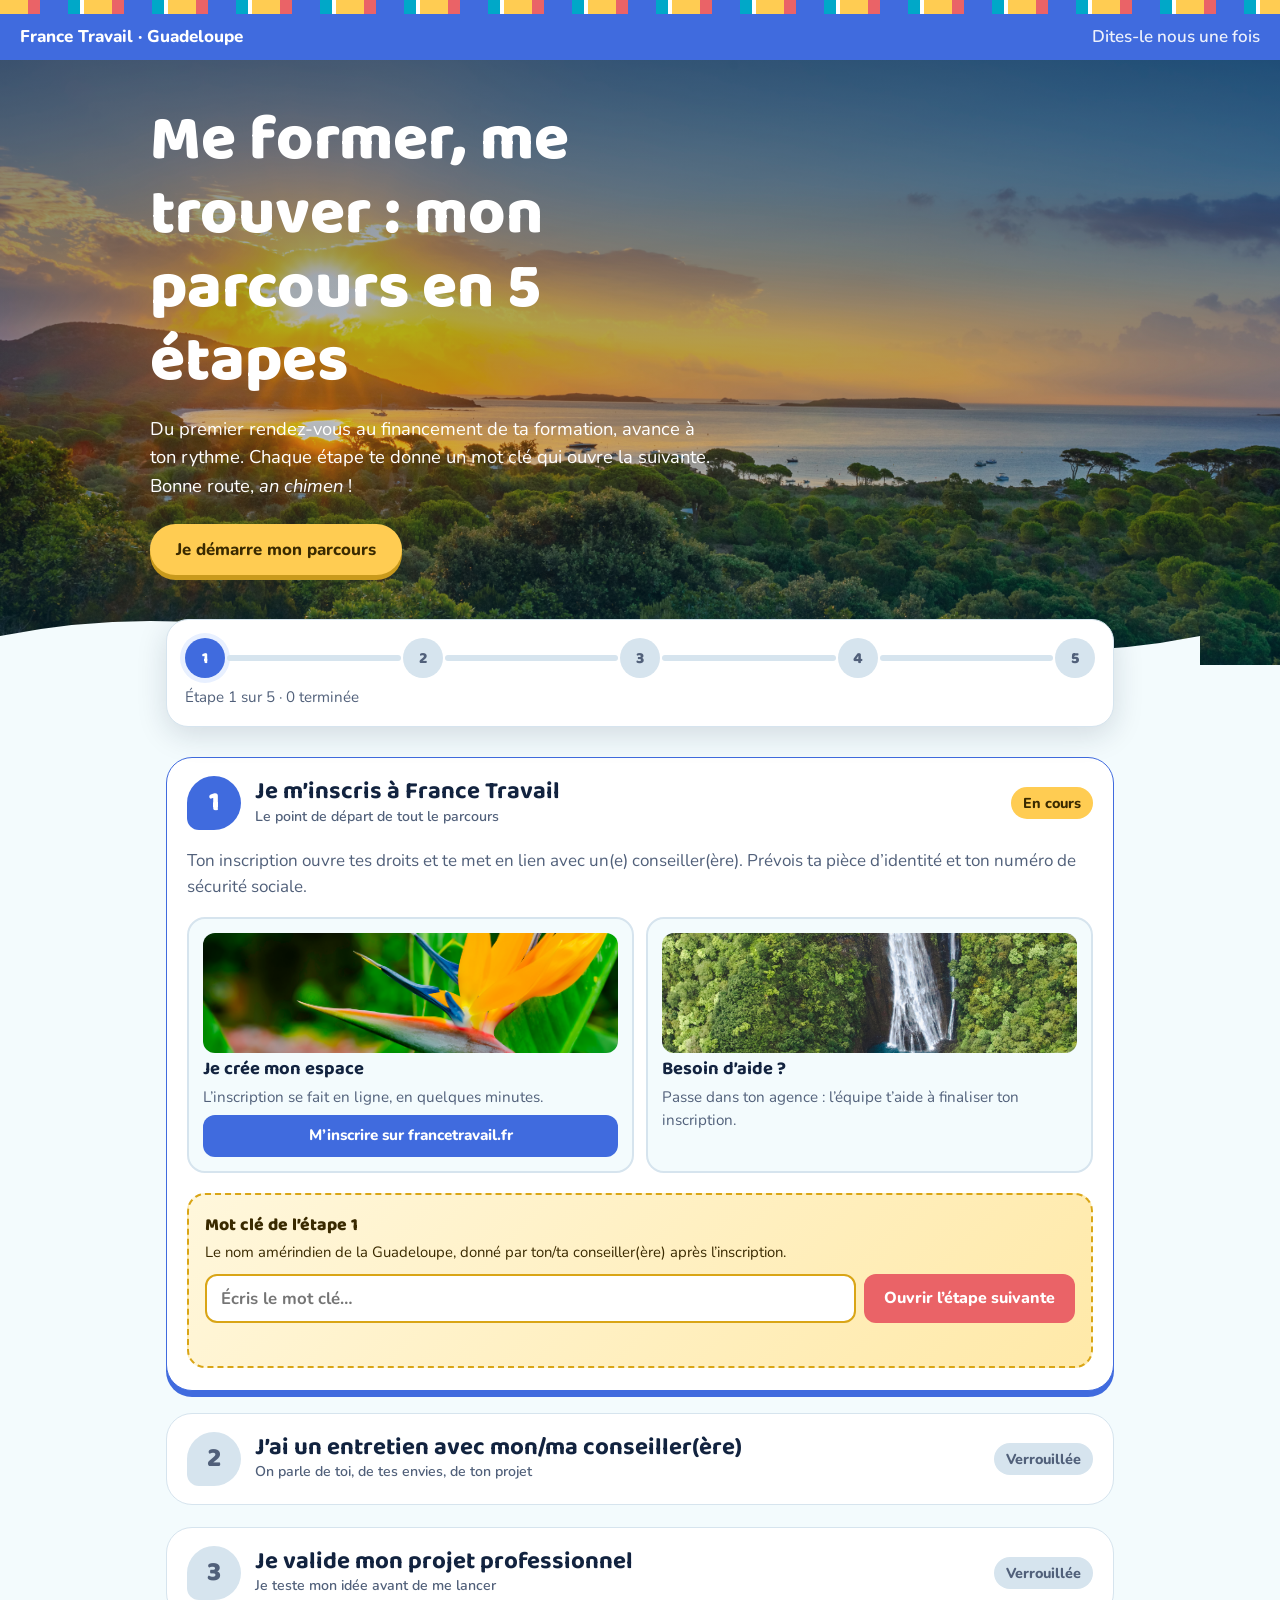
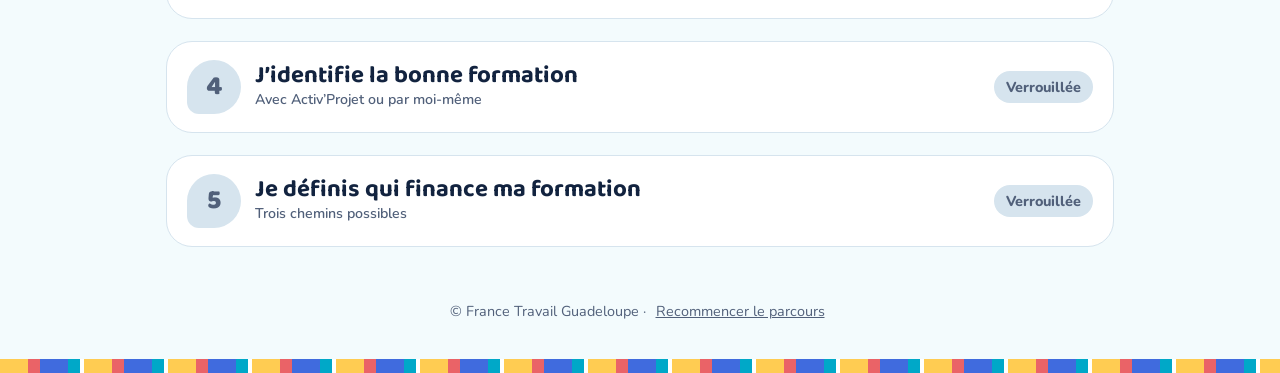
==== commit a6e09454: "Add files via upload" ====
--- a/index.html
+++ b/index.html
@@ -74,7 +74,7 @@
 .tile{border:2px solid var(--line);border-radius:18px;padding:14px;background:var(--bg);display:flex;flex-direction:column;gap:6px}
 .tile h3{font-size:1.15rem}
 .tile p{margin:0;font-size:.95rem;color:var(--muted)}
-.pic{position:relative;height:120px;border-radius:12px;overflow:hidden;background:var(--soft);flex:0 0 auto}.pic svg,.pic img{position:absolute;inset:0;width:100%;height:100%;object-fit:cover;display:block}.hero-pic{position:absolute;inset:0;height:auto;border-radius:0;background:none;z-index:0}.hero-pic svg{top:auto;height:62%}.hero-pic img{opacity:.4}.end-pic{max-width:300px;height:150px;margin:0 auto 14px;border:4px solid #fff;border-radius:20px}
+.pic{position:relative;height:120px;border-radius:12px;overflow:hidden;background:var(--soft);flex:0 0 auto}.pic svg,.pic img{position:absolute;inset:0;width:100%;height:100%;object-fit:cover;display:block}.hero-pic{position:absolute;inset:0;height:auto;border-radius:0;background:none;z-index:0}.hero-pic svg{top:auto;height:62%}.hero-pic.has-photo::after{content:"";position:absolute;inset:0;background:linear-gradient(180deg,rgba(18,35,63,.6),rgba(18,35,63,.2) 65%,rgba(0,100,140,.25))}.end-pic{max-width:300px;height:150px;margin:0 auto 14px;border:4px solid #fff;border-radius:20px}
 .tile a.btn,.btn{margin-top:auto;display:inline-block;text-decoration:none;background:var(--ft);color:#fff;font-weight:800;padding:9px 16px;border-radius:12px;text-align:center;font-size:.95rem}
 .tile label{display:flex;gap:8px;align-items:center;font-weight:700;font-size:.95rem;cursor:pointer;margin-top:4px}
 .tile input[type=checkbox]{width:22px;height:22px;accent-color:var(--leaf)}
@@ -351,7 +351,7 @@
 $$(".pic").forEach(el => {
   el.innerHTML = SCENES[el.dataset.scene]();
   const im = new Image(); im.alt = "";
-  im.onload = () => el.appendChild(im);
+  im.onload = () => { const s = el.querySelector("svg"); if (s) s.remove(); el.appendChild(im); el.classList.add("has-photo"); };
   im.src = el.dataset.photo;
 });
 render(false);
